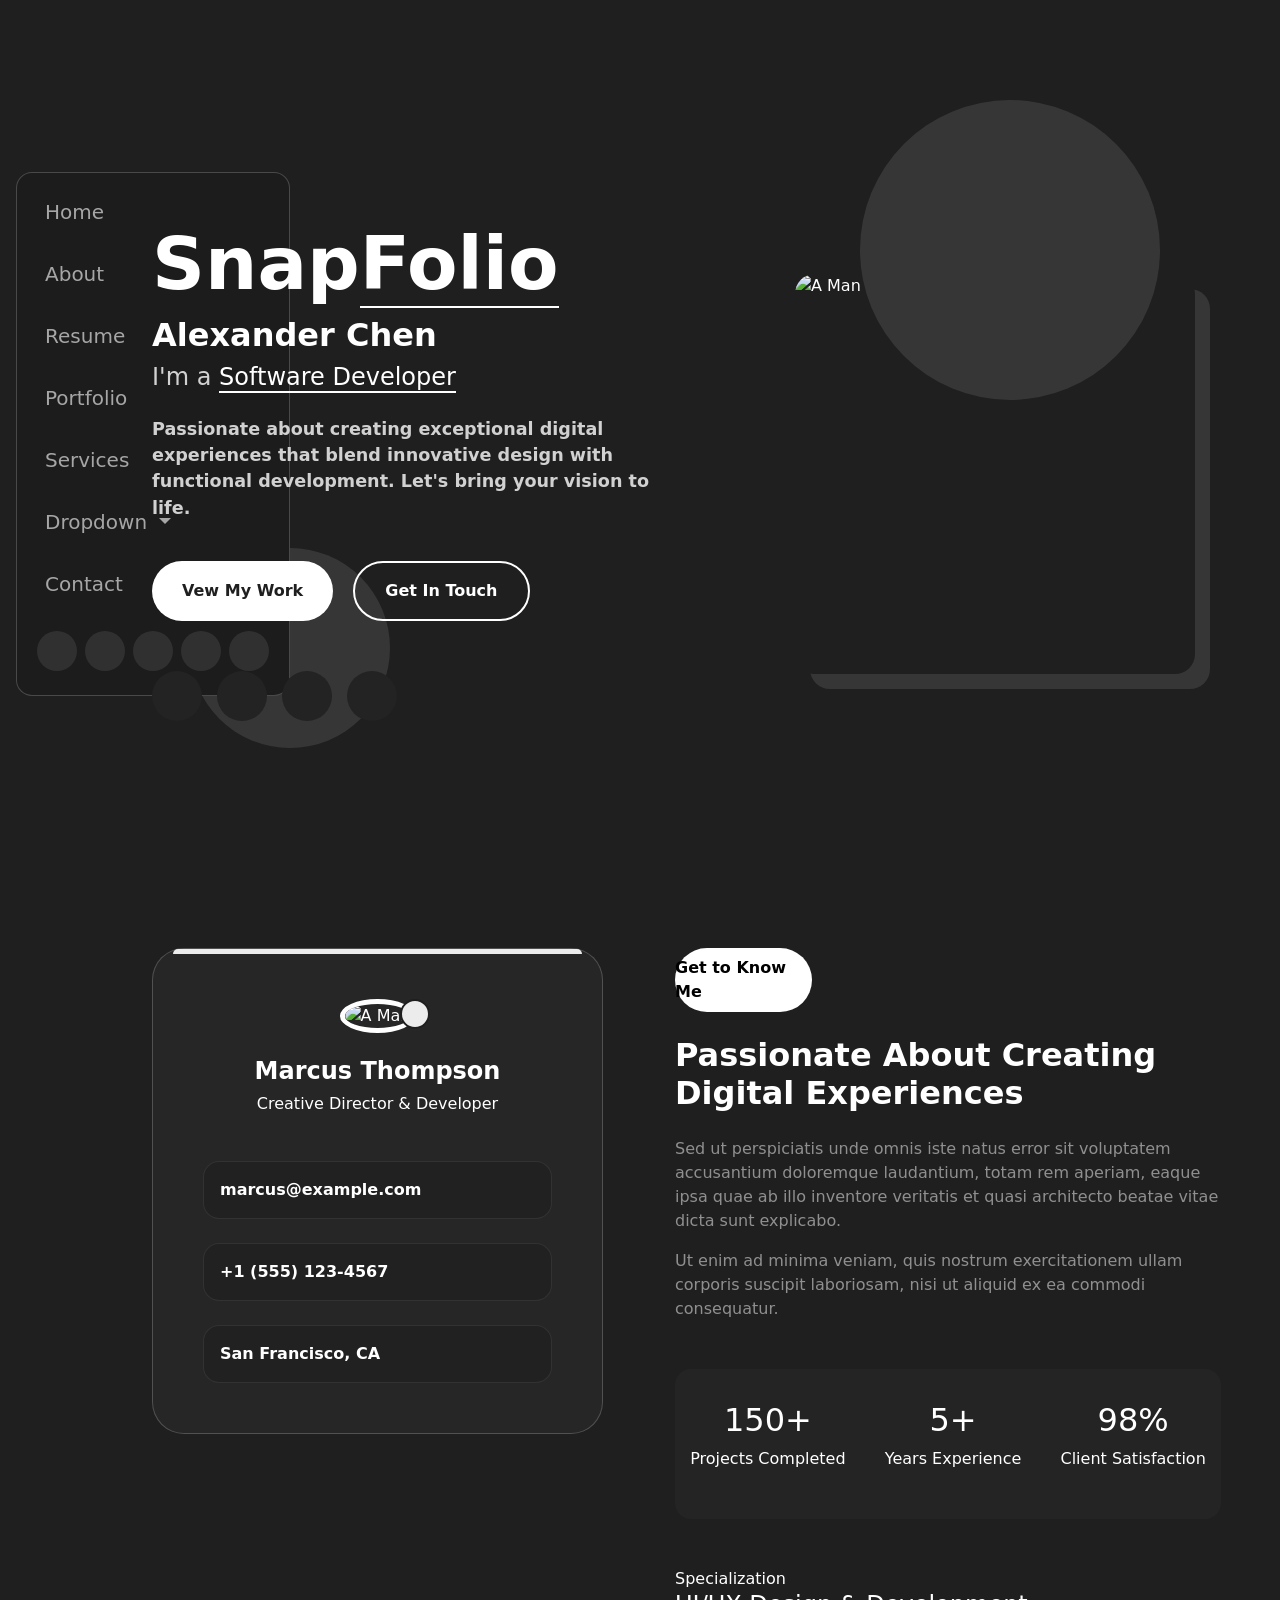
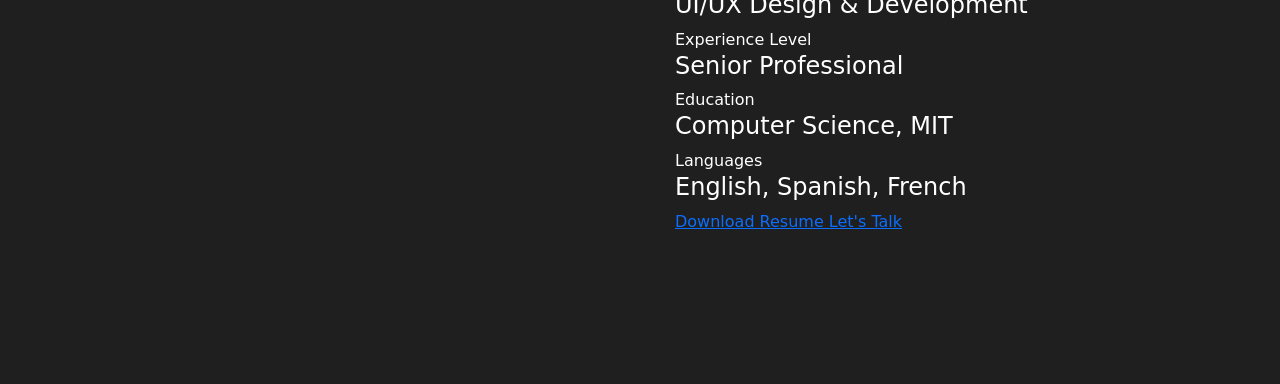
==== a. personal-portfolio-website/index.html @ ac5ca19c "To making about section" ====
<!DOCTYPE html>
<html lang="en">

<head>
    <meta charset="UTF-8">
    <meta name="viewport" content="width=device-width, initial-scale=1.0">
    <title>Personal Portfolio</title>

    <!-- Font Awesome CDN -->
    <link rel="stylesheet" href="https://cdnjs.cloudflare.com/ajax/libs/font-awesome/7.0.1/css/all.min.css">

    <!-- Google Fonts Links -->
    <link rel="preconnect" href="https://fonts.googleapis.com">
    <link rel="preconnect" href="https://fonts.gstatic.com" crossorigin>
    <link
        href="https://fonts.googleapis.com/css2?family=Ubuntu:ital,wght@0,300;0,400;0,500;0,700;1,300;1,400;1,500;1,700&display=swap"
        rel="stylesheet">
    <link
        href="https://fonts.googleapis.com/css2?family=Nunito+Sans:ital,opsz,wght@0,6..12,200..1000;1,6..12,200..1000&display=swap"
        rel="stylesheet">

    <!-- Bootstrap CSS CDN -->
    <link rel="stylesheet" href="https://cdn.jsdelivr.net/npm/bootstrap@5.3.8/dist/css/bootstrap.min.css">

    <!-- To link my CSS -->
    <link rel="stylesheet" href="style.css">
</head>

<body>
    <header>
        <nav class="navbar navbar-expand-lg position-fixed start-0 m-3 rounded-4 px-2 py-3 nav-background">
            <div class="container-fluid d-flex flex-column align-items-start d-grid gap-4">
                <!-- Toggle Bar when it small devices -->
                <button class="navbar-toggler" type="button" data-bs-toggle="collapse"
                    data-bs-target="#navbarSupportedContent" aria-controls="navbarSupportedContent"
                    aria-expanded="false" aria-label="Toggle navigation">
                    <span class="navbar-toggler-icon"></span>
                </button>

                <!-- Navbar Link -->
                <div class="collapse navbar-collapse nav-color" id="navbarSupportedContent">
                    <ul class="navbar-nav mb-2 mb-lg-0 d-flex flex-column fs-5 d-grid gap-3">
                        <li class="nav-item">
                            <a class="nav-link" aria-current="page" href="#">
                                <i class="fa-regular fa-house"></i>
                                Home
                            </a>
                        </li>
                        <li class="nav-item">
                            <a class="nav-link" aria-current="page" href="#">
                                <i class="fa-regular fa-user"></i>
                                About
                            </a>
                        </li>
                        <li class="nav-item">
                            <a class="nav-link" aria-current="page" href="#">
                                <i class="fa-regular fa-file"></i>
                                Resume
                            </a>
                        </li>
                        <li class="nav-item">
                            <a class="nav-link" aria-current="page" href="#">
                                <i class="fa-regular fa-image"></i>
                                Portfolio
                            </a>
                        </li>
                        <li class="nav-item">
                            <a class="nav-link" aria-current="page" href="#">
                                <i class="fa-regular fa-hard-drive"></i>
                                Services
                            </a>
                        </li>
                        <li class="nav-item dropdown">
                            <a class="nav-link dropdown-toggle" href="#" role="button" data-bs-toggle="dropdown"
                                aria-expanded="false">
                                <i class="fa-solid fa-bars"></i>
                                Dropdown
                            </a>
                            <ul class="dropdown-menu">
                                <li><a class="dropdown-item" href="#">Action</a></li>
                                <li><a class="dropdown-item" href="#">Another action</a></li>
                            </ul>
                        </li>
                        <li class="nav-item">
                            <a class="nav-link" aria-current="page" href="#">
                                <i class="fa-regular fa-envelope"></i>
                                Contact
                            </a>
                        </li>
                    </ul>
                </div>

                <!-- Navbar Icons Bar -->
                <div class="collapse navbar-collapse d-flex gap-2 fs-5 nav-i-c" id="navbarSupportedContent">
                    <a href="#x"><i class="fa-brands fa-x-twitter"></i></a>
                    <a href="#x"><i class="fa-brands fa-facebook"></i></a>
                    <a href="#x"><i class="fa-brands fa-instagram"></i></a>
                    <a href="#x"><i class="fa-brands fa-skype"></i></a>
                    <a href="#x"><i class="fa-brands fa-linkedin"></i></a>
                </div>
            </div>
        </nav>

        <!-- Header Container -->
        <section class="header-container">
            <div class="container me-0">
                <div class="row">
                    <!-- Header content section -->
                    <div class="col header-content">
                        <div class="background-circle"></div>
                        <h1>Snap<span class="underline">Folio</span></h1>
                        <h2 class="fw-bold">Alexander Chen</h2>
                        <h4 class="mb-4">I'm a <span class="color-w">Software Developer</span></h4>
                        <p class="fw-semibold pb-4">Passionate about creating exceptional digital experiences that blend
                            innovative design with functional development. Let's bring your vision to life.</p>
                        <a class="work-btn" href="#x">Vew My Work</a>
                        <a class="get-btn" href="#x">Get In Touch</a>
                        <div class="social-m">
                            <a href="#x"><i class="fa-brands fa-dribbble"></i></a>
                            <a href="#x"><i class="fa-brands fa-behance"></i></a>
                            <a href="#x"><i class="fa-brands fa-github"></i></a>
                            <a href="#x"><i class="fa-brands fa-linkedin"></i></a>
                        </div>
                    </div>

                    <!-- Header images section -->
                    <div class="col header-image">
                        <div class="background-circle2"></div>
                        <img src="assets/images/profile.png" alt="A Man">
                    </div>
                </div>
            </div>
        </section>
    </header>

    <main>
        <!-- About Section -->
        <section class="about-section">
            <div class="container me-0">
                <div class="row d-flex gap-5">
                    <!-- Left container of about section -->
                    <div class="col-5 about-left">
                        <div class="a-l-content rounded-5 position-relative">
                            <div class="a-l-profile text-center">
                                <!-- Image -->
                                <div class="img position-relative">
                                    <img class="rounded-circle border border-white border-5"
                                        src="assets/images/profile-2.png" alt="A Man">
                                    <i class="fa-solid fa-circle-check"></i>
                                </div>
                                <h2 class="fs-4 fw-bold mt-4">Marcus Thompson</h2>
                                <h4 class="fs-6">Creative Director & Developer</h4>
                            </div>

                            <!-- About Cards -->
                            <div class="about-cards d-flex flex-column gap-4 mt-5">
                                <div class="cards px-3 py-3 rounded-4 fw-semibold">
                                    <a class="text-decoration-none text-white" href="mailto:marcus@example.com">
                                        <i class="fa-solid fa-envelope"></i>
                                        marcus@example.com
                                    </a>
                                </div>

                                <div class="cards px-3 py-3 rounded-4 fw-semibold">
                                    <a class="text-decoration-none text-white" href="tel:+15551234567">
                                        <i class="fa-solid fa-phone"></i>
                                        +1 (555) 123-4567
                                    </a>
                                </div>

                                <div class="cards px-3 py-3 rounded-4 fw-semibold">
                                    <a class="text-decoration-none text-white" href="#x">
                                        <i class="fa-solid fa-location-dot"></i>
                                        San Francisco, CA
                                    </a>
                                </div>
                            </div>
                        </div>
                    </div>

                    <!-- Right container of about section -->
                    <div class="col-6">
                        <div class="short-intro text-black bg-white w-25 d-flex justify-content-center py-2 fw-bold rounded-5">
                            Get to Know Me
                        </div>
                        <h2 class="my-4 fs-2 fw-bold">Passionate About Creating Digital Experiences</h2>
                        <p class="text-white-50">Sed ut perspiciatis unde omnis iste natus error sit voluptatem accusantium doloremque
                            laudantium, totam rem aperiam, eaque ipsa quae ab illo inventore veritatis et quasi
                            architecto beatae vitae dicta sunt explicabo.</p>
                        <p class="text-white-50">Ut enim ad minima veniam, quis nostrum exercitationem ullam corporis suscipit laboriosam,
                            nisi ut aliquid ex ea commodi consequatur.</p>

                        <!-- Projects + Years + Client -->
                        <div class="pyc-container d-flex gap-4 justify-content-evenly align-items-center my-5 text-center rounded-4">
                            <div class="pyc-content">
                                <h2>150+</h2>
                                <p>Projects Completed</p>
                            </div>
                            <div class="pyc-content">
                                <h2>5+</h2>
                                <p>Years Experience</p>
                            </div>
                            <div class="pyc-content">
                                <h2>98%</h2>
                                <p>Client Satisfaction</p>
                            </div>
                        </div>

                        <!-- Specialization + Experience + Education + Languages -->
                        <div class="seel-container">
                            <div class="seel-content">
                                <span>Specialization</span>
                                <h4>UI/UX Design & Development</h4>
                            </div>
                            <div class="seel-content">
                                <span>Experience Level</span>
                                <h4>Senior Professional</h4>
                            </div>
                            <div class="seel-content">
                                <span>Education</span>
                                <h4>Computer Science, MIT</h4>
                            </div>
                            <div class="seel-content">
                                <span>Languages</span>
                                <h4>English, Spanish, French</h4>
                            </div>
                        </div>

                        <a href="#x">
                            <i class="fa-solid fa-arrow-down"></i>
                            Download Resume
                        </a>
                        <a href="#x">
                            <i class="fa-regular fa-message"></i>
                            Let's Talk
                        </a>
                    </div>
                </div>
            </div>
        </section>
    </main>

    <!-- Bootstrap JS CDN -->
    <script src="https://cdn.jsdelivr.net/npm/bootstrap@5.3.8/dist/js/bootstrap.bundle.min.js"></script>
</body>

</html>
---- a. personal-portfolio-website/style.css ----
:root {
    --white-color: #ffffff;
    --gray-color: #d1d1d1;
    --gray-color2: #a6a6a6;
    --gray-color3: #ececec;
    --dark-color: #1f1f1f;
    --dark-color2: #1c1c1c;
    --dark-color3: #232323;
    --dark-color4: #262626;
    --dark-color5: #212121;
    --border-color: #ffffff32;
    --heading-font: "Ubuntu", sans-serif;
    --sub-font: "Nunito Sans", sans-serif;
    --animation: all ease-in .3s;
    --animation2: all ease .3s;
}

body {
    background-color: var(--dark-color);
    color: var(--white-color);
}

/* Navbar */
.nav-background {
    background-color: var(--dark-color2);
    border: 1px solid var(--border-color);
    bottom: 50%;
    transform: translateY(50%);
}

/* Navbar Link */
.nav-color a {
    color: var(--gray-color2);
    transition: var(--animation);
}

.nav-color a:hover {
    color: var(--white-color);
}

/* Navbar Icons Bar */
.nav-i-c a i {
    color: var(--white-color);
    background-color: #303030;
    width: 40px;
    height: 40px;
    display: inline-flex;
    justify-content: center;
    align-items: center;
    border-radius: 50px;
    transition: var(--animation);
}

.nav-i-c a i:hover {
    color: #303030;
    background-color: var(--white-color);
}

/* Header Container */
.header-container {
    margin: 220px auto;
}

/* Header content section */
.header-content {
    position: relative;
}

.header-content .background-circle {
    position: absolute;
    background-color: #ececec1d;
    width: 200px;
    height: 200px;
    border-radius: 100px;
    bottom: -20px;
    left: 50px;
    z-index: -1;
    animation: topDown 4s linear infinite alternate;
}

.header-content h1 {
    font-size: 4.6rem;
    font-weight: 700;
}

.header-content h1 .underline {
    border-bottom: 2px solid var(--white-color);
}

.header-content h4 {
    color: var(--gray-color);
}

.header-content h4 .color-w {
    color: var(--white-color);
    border-bottom: 2px solid var(--white-color);
}

.header-content p {
    width: 500px;
    font-size: 1.1rem;
    color: var(--gray-color);
}

.header-content .work-btn {
    color: var(--dark-color);
    background-color: var(--white-color);
    text-decoration: none;
    padding: 18px 30px;
    border-radius: 50px;
    font-weight: 700;
    margin-bottom: 100px;
    display: inline-block;
    transition: var(--animation2);
}

.header-content .work-btn:hover {
    transform: translateY(-5px);
    box-shadow: 1px 10px 20px var(--border-color);
}

.header-content .get-btn {
    color: var(--white-color);
    text-decoration: none;
    padding: 16px 30px;
    border: 2px solid var(--white-color);
    border-radius: 50px;
    font-weight: 700;
    margin-left: 15px;
    display: inline-block;
    transition: var(--animation2);
}

.header-content .get-btn:hover {
    transform: translateY(-5px);
    background-color: var(--white-color);
    color: var(--dark-color);
}

.header-content .social-m {
    margin-top: -50px;
    display: flex;
    gap: 15px;
}

.header-content .social-m a i {
    background-color: var(--dark-color3);
    color: var(--gray-color2);
    font-size: 1.5rem;
    border-radius: 50px;
    display: inline-flex;
    justify-content: center;
    align-items: center;
    width: 50px;
    height: 50px;
    transition: var(--animation2);
}

.header-content .social-m a i:hover {
    background-color: var(--white-color);
    color: var(--dark-color);
    transform: translateY(-5px);
    box-shadow: 1px 10px 20px var(--border-color);
}

/* Header images section */
.header-image {
    display: flex;
    justify-content: center;
    align-items: center;
    position: relative;
}

.header-image .background-circle2 {
    position: absolute;
    background-color: #ececec1d;
    width: 300px;
    height: 300px;
    border-radius: 100%;
    top: -120px;
    right: 120px;
    z-index: -1;
    animation: topDown2 4s linear infinite alternate 1s;
}

.header-image img {
    width: 400px;
    aspect-ratio: 2/2;
    object-fit: cover;
    border-radius: 20px;
    box-shadow: 15px 15px 0 #ececec1d;
}

/* About Section */
.about-section {
    margin: 150px auto;
}

/* Left container of about section */
.about-left .a-l-content {
    background-color: var(--dark-color4);
    padding: 50px;
    border: 1px solid var(--border-color);
}

.about-left .a-l-content::before {
    content: "";
    position: absolute;
    top: 0;
    left: 20px;
    right: 20px;
    height: 5px;
    background-color: var(--gray-color3);
    border-radius: 20px 20px 0 0;
}

/* Image */
.a-l-profile .img img {
    width: 150px;
}

.a-l-profile .img i {
    color: var(--dark-color);
    background-color: var(--gray-color3);
    font-size: .9rem;
    width: 30px;
    height: 30px;
    display: flex;
    justify-content: center;
    align-items: center;
    border: 2px solid var(--dark-color);
    border-radius: 50%;
    position: absolute;
    bottom: 12%;
    right: 35%;
}

/* About Cards */
.about-cards .cards {
    background-color: var(--dark-color5);
    border: 1px solid #ffffff14;
    transition: var(--animation2);
}

.about-cards .cards:hover {
    transform: translateY(-5px);
    box-shadow: 1px 10px 20px var(--border-color);
    cursor: pointer;
    background-color: var(--gray-color3);
}

.about-cards .cards:hover a {
    color: var(--dark-color2) !important;
}

/* Projects + Years + Client */
.pyc-container {
    background-color: #242424;
    height: 150px;
}














/* CSS Animation */
@keyframes topDown {
    0% {
        bottom: 0;
    }

    50% {
        bottom: -20px;
    }

    100% {
        bottom: 0;
    }
}

@keyframes topDown2 {
    0% {
        top: -120px;
    }

    50% {
        top: -150px;
    }

    100% {
        top: -120px;
    }
}
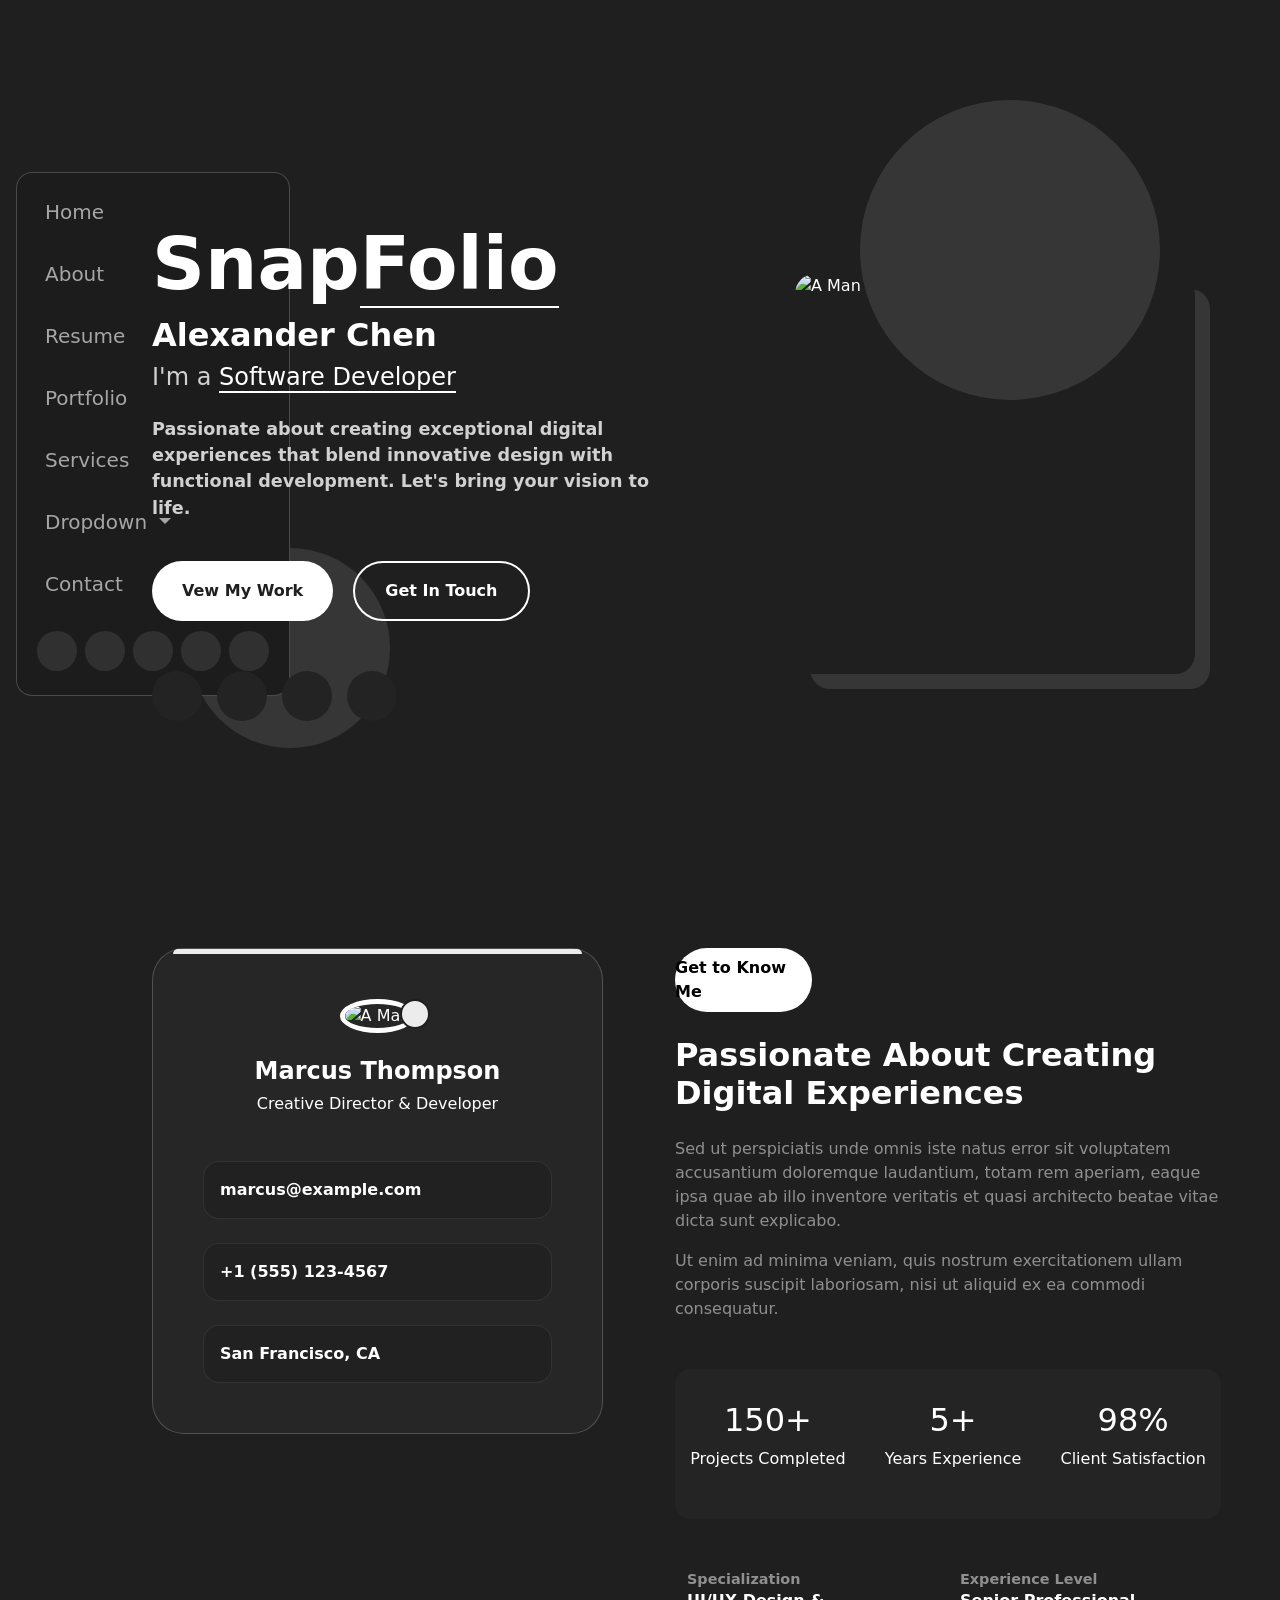
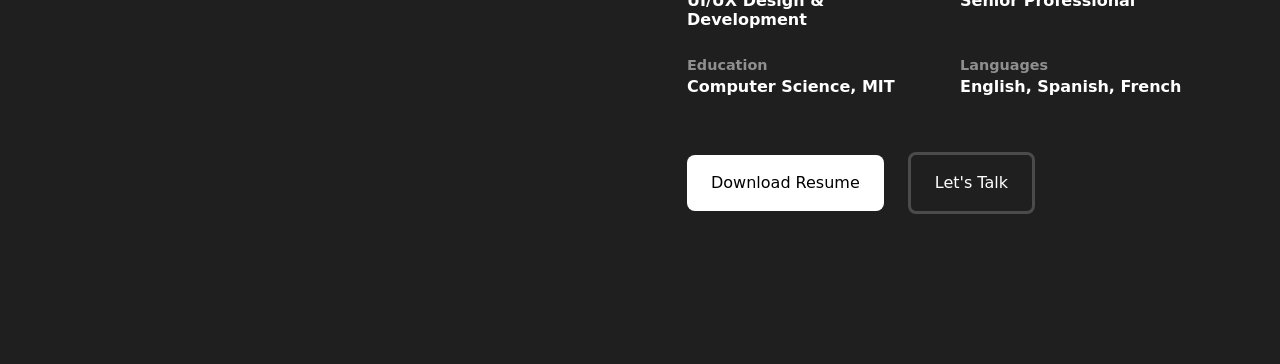
==== commit 178f5782: "To developed about section" ====
--- a/a. personal-portfolio-website/index.html
+++ b/a. personal-portfolio-website/index.html
@@ -180,60 +180,69 @@
 
                     <!-- Right container of about section -->
                     <div class="col-6">
-                        <div class="short-intro text-black bg-white w-25 d-flex justify-content-center py-2 fw-bold rounded-5">
+                        <div
+                            class="short-intro text-black bg-white w-25 d-flex justify-content-center py-2 fw-bold rounded-5">
                             Get to Know Me
                         </div>
                         <h2 class="my-4 fs-2 fw-bold">Passionate About Creating Digital Experiences</h2>
-                        <p class="text-white-50">Sed ut perspiciatis unde omnis iste natus error sit voluptatem accusantium doloremque
+                        <p class="text-white-50">Sed ut perspiciatis unde omnis iste natus error sit voluptatem
+                            accusantium doloremque
                             laudantium, totam rem aperiam, eaque ipsa quae ab illo inventore veritatis et quasi
                             architecto beatae vitae dicta sunt explicabo.</p>
-                        <p class="text-white-50">Ut enim ad minima veniam, quis nostrum exercitationem ullam corporis suscipit laboriosam,
+                        <p class="text-white-50">Ut enim ad minima veniam, quis nostrum exercitationem ullam corporis
+                            suscipit laboriosam,
                             nisi ut aliquid ex ea commodi consequatur.</p>
 
                         <!-- Projects + Years + Client -->
-                        <div class="pyc-container d-flex gap-4 justify-content-evenly align-items-center my-5 text-center rounded-4">
-                            <div class="pyc-content">
+                        <div
+                            class="pyc-container d-flex gap-4 justify-content-evenly align-items-center my-5 text-center rounded-4">
+                            <div>
                                 <h2>150+</h2>
                                 <p>Projects Completed</p>
                             </div>
-                            <div class="pyc-content">
+                            <div>
                                 <h2>5+</h2>
                                 <p>Years Experience</p>
                             </div>
-                            <div class="pyc-content">
+                            <div>
                                 <h2>98%</h2>
                                 <p>Client Satisfaction</p>
                             </div>
                         </div>
 
                         <!-- Specialization + Experience + Education + Languages -->
-                        <div class="seel-container">
-                            <div class="seel-content">
-                                <span>Specialization</span>
-                                <h4>UI/UX Design & Development</h4>
-                            </div>
-                            <div class="seel-content">
-                                <span>Experience Level</span>
-                                <h4>Senior Professional</h4>
-                            </div>
-                            <div class="seel-content">
-                                <span>Education</span>
-                                <h4>Computer Science, MIT</h4>
-                            </div>
-                            <div class="seel-content">
-                                <span>Languages</span>
-                                <h4>English, Spanish, French</h4>
-                            </div>
-                        </div>
-
-                        <a href="#x">
-                            <i class="fa-solid fa-arrow-down"></i>
-                            Download Resume
-                        </a>
-                        <a href="#x">
-                            <i class="fa-regular fa-message"></i>
-                            Let's Talk
-                        </a>
+                        <div class="container">
+                            <div class="row mb-4 gy-3">
+                                <div class="seel-content col-lg-6 col-sm-12">
+                                    <span class="text-white-50 fw-semibold">Specialization</span>
+                                    <h4 class="fs-6 fw-bold">UI/UX Design & Development</h4>
+                                </div>
+                                <div class="seel-content col-lg-6 col-sm-12">
+                                    <span class="text-white-50 fw-semibold">Experience Level</span>
+                                    <h4 class="fs-6 fw-bold">Senior Professional</h4>
+                                </div>
+                                <div class="seel-content col-lg-6 col-sm-12">
+                                    <span class="text-white-50 fw-semibold">Education</span>
+                                    <h4 class="fs-6 fw-bold">Computer Science, MIT</h4>
+                                </div>
+                                <div class="seel-content col-lg-6 col-sm-12">
+                                    <span class="text-white-50 fw-semibold">Languages</span>
+                                    <h4 class="fs-6 fw-bold">English, Spanish, French</h4>
+                                </div>
+                            </div>
+
+                            <!-- About section links bar -->
+                            <div class="mt-5 d-flex gap-4 align-items-center">
+                                <a href="#x" class="about-btn1 bg-white text-black text-decoration-none px-4 py-3 rounded-3">
+                                    <i class="fa-solid fa-arrow-down"></i>
+                                    Download Resume
+                                </a>
+                                <a href="#x" class="about-btn2 bg-transparent text-white text-decoration-none rounded-3 px-4 py-3">
+                                    <i class="fa-regular fa-message"></i>
+                                    Let's Talk
+                                </a>
+                            </div>
+                        </div>
                     </div>
                 </div>
             </div>
--- a/a. personal-portfolio-website/style.css
+++ b/a. personal-portfolio-website/style.css
@@ -259,6 +259,32 @@
     height: 150px;
 }
 
+/* Specialization + Experience + Education + Languages */
+.seel-content span {
+    font-size: .9rem;
+}
+
+/* About section links bar */
+.about-btn1 {
+    transition: var(--animation2);
+}
+
+.about-btn1:hover {
+    background-color: var(--gray-color) !important;
+    box-shadow: 0 10px 20px var(--gray-color);
+    transform: translateY(-3px);
+}
+
+.about-btn2 {
+    border: 3px solid var(--border-color);
+    transition: var(--animation2);
+}
+
+.about-btn2:hover {
+    border: 3px solid var(--white-color);
+    transform: translateY(-3px);
+}
+
 
 
 
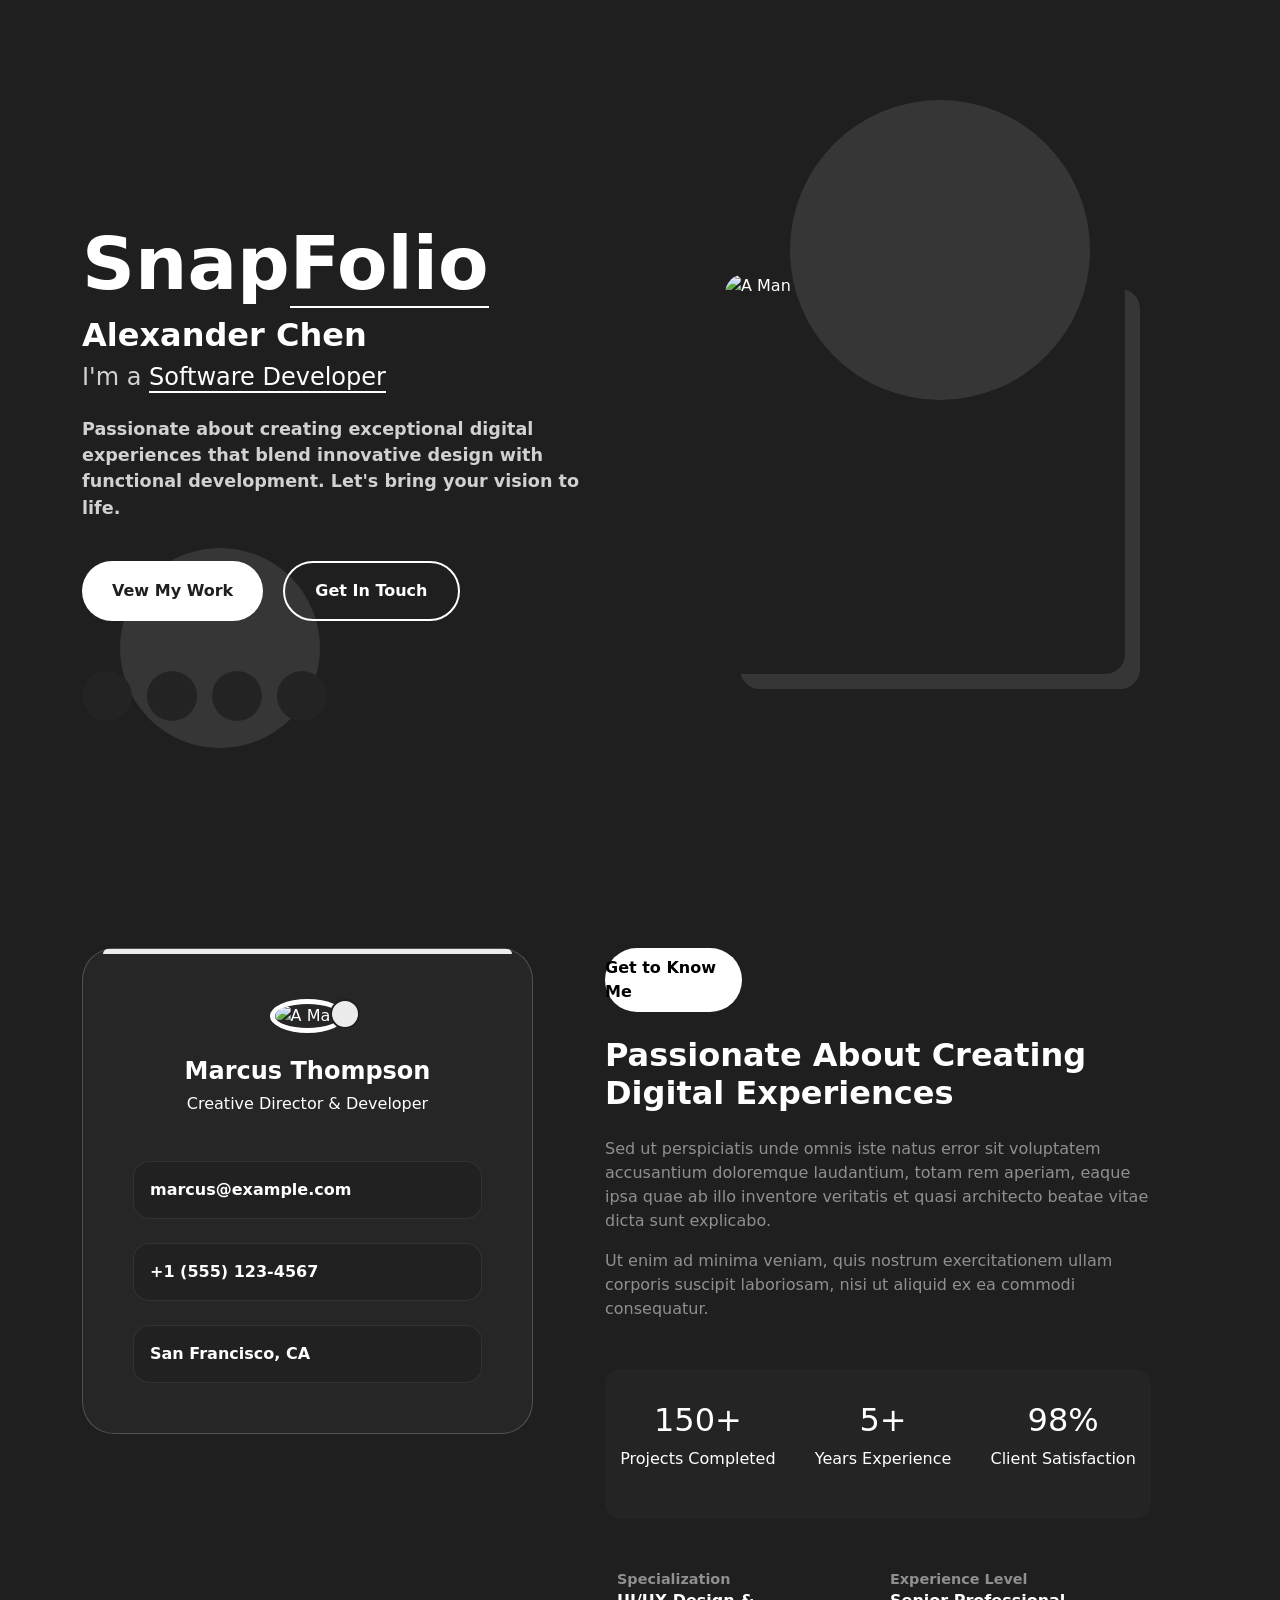
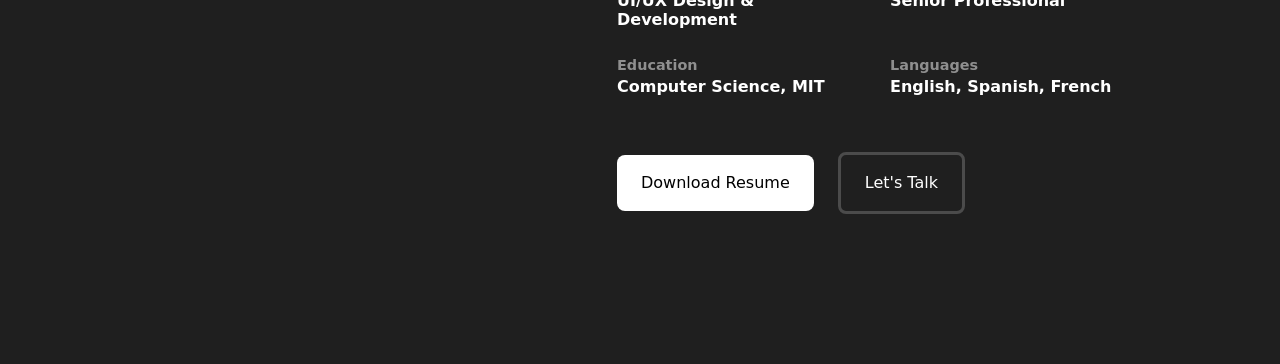
==== commit fc152d8b: "To remove navbar" ====
--- a/a. personal-portfolio-website/index.html
+++ b/a. personal-portfolio-website/index.html
@@ -28,82 +28,9 @@
 
 <body>
     <header>
-        <nav class="navbar navbar-expand-lg position-fixed start-0 m-3 rounded-4 px-2 py-3 nav-background">
-            <div class="container-fluid d-flex flex-column align-items-start d-grid gap-4">
-                <!-- Toggle Bar when it small devices -->
-                <button class="navbar-toggler" type="button" data-bs-toggle="collapse"
-                    data-bs-target="#navbarSupportedContent" aria-controls="navbarSupportedContent"
-                    aria-expanded="false" aria-label="Toggle navigation">
-                    <span class="navbar-toggler-icon"></span>
-                </button>
-
-                <!-- Navbar Link -->
-                <div class="collapse navbar-collapse nav-color" id="navbarSupportedContent">
-                    <ul class="navbar-nav mb-2 mb-lg-0 d-flex flex-column fs-5 d-grid gap-3">
-                        <li class="nav-item">
-                            <a class="nav-link" aria-current="page" href="#">
-                                <i class="fa-regular fa-house"></i>
-                                Home
-                            </a>
-                        </li>
-                        <li class="nav-item">
-                            <a class="nav-link" aria-current="page" href="#">
-                                <i class="fa-regular fa-user"></i>
-                                About
-                            </a>
-                        </li>
-                        <li class="nav-item">
-                            <a class="nav-link" aria-current="page" href="#">
-                                <i class="fa-regular fa-file"></i>
-                                Resume
-                            </a>
-                        </li>
-                        <li class="nav-item">
-                            <a class="nav-link" aria-current="page" href="#">
-                                <i class="fa-regular fa-image"></i>
-                                Portfolio
-                            </a>
-                        </li>
-                        <li class="nav-item">
-                            <a class="nav-link" aria-current="page" href="#">
-                                <i class="fa-regular fa-hard-drive"></i>
-                                Services
-                            </a>
-                        </li>
-                        <li class="nav-item dropdown">
-                            <a class="nav-link dropdown-toggle" href="#" role="button" data-bs-toggle="dropdown"
-                                aria-expanded="false">
-                                <i class="fa-solid fa-bars"></i>
-                                Dropdown
-                            </a>
-                            <ul class="dropdown-menu">
-                                <li><a class="dropdown-item" href="#">Action</a></li>
-                                <li><a class="dropdown-item" href="#">Another action</a></li>
-                            </ul>
-                        </li>
-                        <li class="nav-item">
-                            <a class="nav-link" aria-current="page" href="#">
-                                <i class="fa-regular fa-envelope"></i>
-                                Contact
-                            </a>
-                        </li>
-                    </ul>
-                </div>
-
-                <!-- Navbar Icons Bar -->
-                <div class="collapse navbar-collapse d-flex gap-2 fs-5 nav-i-c" id="navbarSupportedContent">
-                    <a href="#x"><i class="fa-brands fa-x-twitter"></i></a>
-                    <a href="#x"><i class="fa-brands fa-facebook"></i></a>
-                    <a href="#x"><i class="fa-brands fa-instagram"></i></a>
-                    <a href="#x"><i class="fa-brands fa-skype"></i></a>
-                    <a href="#x"><i class="fa-brands fa-linkedin"></i></a>
-                </div>
-            </div>
-        </nav>
-
         <!-- Header Container -->
         <section class="header-container">
-            <div class="container me-0">
+            <div class="container">
                 <div class="row">
                     <!-- Header content section -->
                     <div class="col header-content">
@@ -136,10 +63,10 @@
     <main>
         <!-- About Section -->
         <section class="about-section">
-            <div class="container me-0">
+            <div class="container">
                 <div class="row d-flex gap-5">
                     <!-- Left container of about section -->
-                    <div class="col-5 about-left">
+                    <div class="col col-5 about-left">
                         <div class="a-l-content rounded-5 position-relative">
                             <div class="a-l-profile text-center">
                                 <!-- Image -->
@@ -179,7 +106,7 @@
                     </div>
 
                     <!-- Right container of about section -->
-                    <div class="col-6">
+                    <div class="col col-6">
                         <div
                             class="short-intro text-black bg-white w-25 d-flex justify-content-center py-2 fw-bold rounded-5">
                             Get to Know Me
--- a/a. personal-portfolio-website/style.css
+++ b/a. personal-portfolio-website/style.css
@@ -20,42 +20,6 @@
     color: var(--white-color);
 }
 
-/* Navbar */
-.nav-background {
-    background-color: var(--dark-color2);
-    border: 1px solid var(--border-color);
-    bottom: 50%;
-    transform: translateY(50%);
-}
-
-/* Navbar Link */
-.nav-color a {
-    color: var(--gray-color2);
-    transition: var(--animation);
-}
-
-.nav-color a:hover {
-    color: var(--white-color);
-}
-
-/* Navbar Icons Bar */
-.nav-i-c a i {
-    color: var(--white-color);
-    background-color: #303030;
-    width: 40px;
-    height: 40px;
-    display: inline-flex;
-    justify-content: center;
-    align-items: center;
-    border-radius: 50px;
-    transition: var(--animation);
-}
-
-.nav-i-c a i:hover {
-    color: #303030;
-    background-color: var(--white-color);
-}
-
 /* Header Container */
 .header-container {
     margin: 220px auto;
@@ -289,15 +253,6 @@
 
 
 
-
-
-
-
-
-
-
-
-
 /* CSS Animation */
 @keyframes topDown {
     0% {
@@ -325,4 +280,10 @@
     100% {
         top: -120px;
     }
-}+}
+
+
+
+
+
+/* Responsive Design */
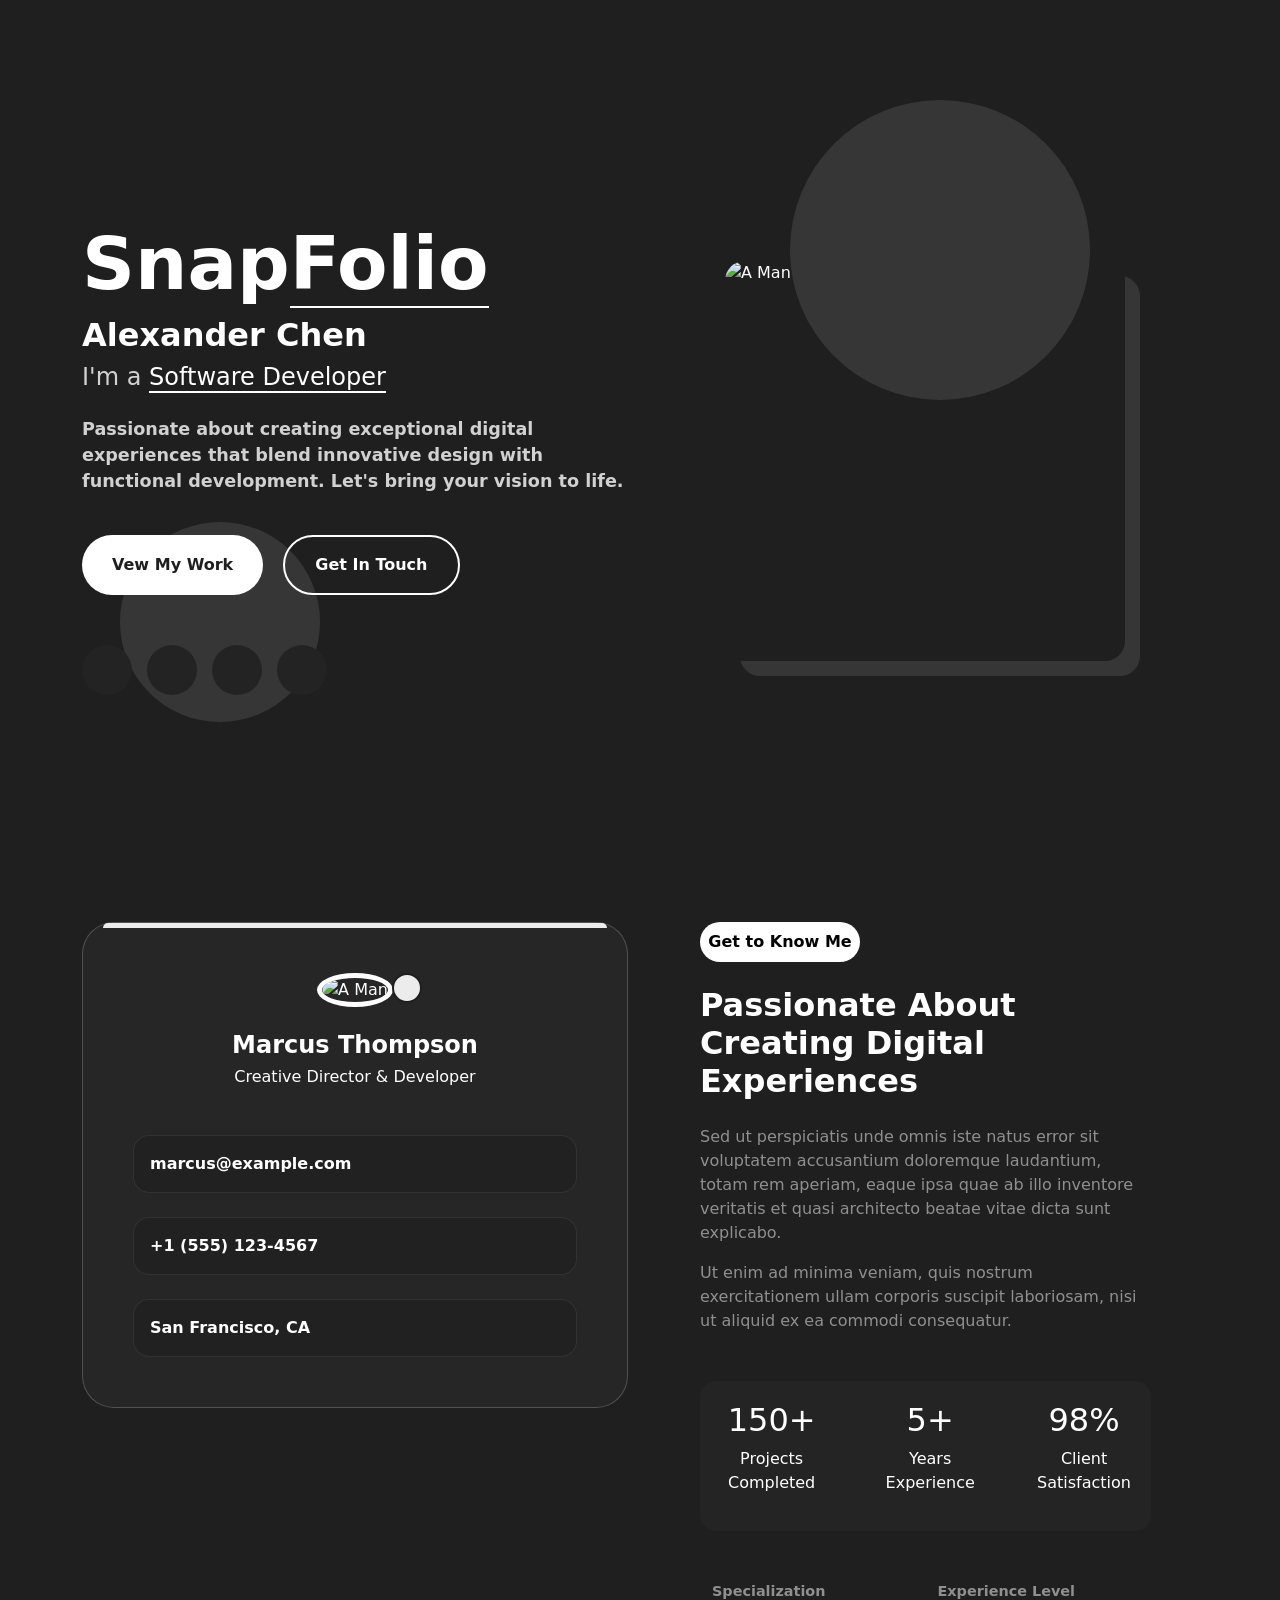
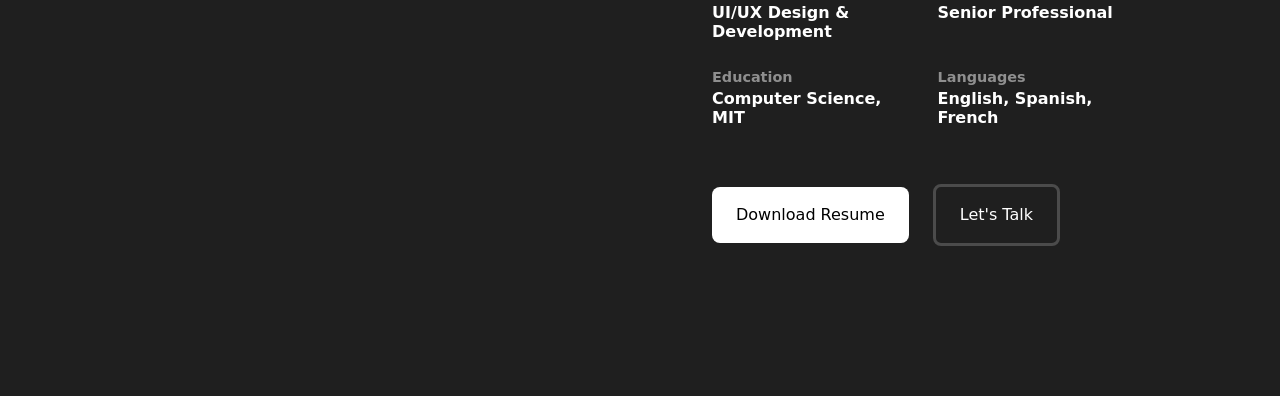
==== commit d4c243b2: "To developed done responsive design" ====
--- a/a. personal-portfolio-website/index.html
+++ b/a. personal-portfolio-website/index.html
@@ -38,7 +38,7 @@
                         <h1>Snap<span class="underline">Folio</span></h1>
                         <h2 class="fw-bold">Alexander Chen</h2>
                         <h4 class="mb-4">I'm a <span class="color-w">Software Developer</span></h4>
-                        <p class="fw-semibold pb-4">Passionate about creating exceptional digital experiences that blend
+                        <p class="fw-semibold pb-4 w-100">Passionate about creating exceptional digital experiences that blend
                             innovative design with functional development. Let's bring your vision to life.</p>
                         <a class="work-btn" href="#x">Vew My Work</a>
                         <a class="get-btn" href="#x">Get In Touch</a>
@@ -66,7 +66,7 @@
             <div class="container">
                 <div class="row d-flex gap-5">
                     <!-- Left container of about section -->
-                    <div class="col col-5 about-left">
+                    <div class="col-lg-6 col-md-12 about-left">
                         <div class="a-l-content rounded-5 position-relative">
                             <div class="a-l-profile text-center">
                                 <!-- Image -->
@@ -106,9 +106,9 @@
                     </div>
 
                     <!-- Right container of about section -->
-                    <div class="col col-6">
+                    <div class="col-lg-5 col-md-12">
                         <div
-                            class="short-intro text-black bg-white w-25 d-flex justify-content-center py-2 fw-bold rounded-5">
+                            class="short-intro text-black bg-white d-flex justify-content-center py-2 fw-bold rounded-5">
                             Get to Know Me
                         </div>
                         <h2 class="my-4 fs-2 fw-bold">Passionate About Creating Digital Experiences</h2>
@@ -159,7 +159,7 @@
                             </div>
 
                             <!-- About section links bar -->
-                            <div class="mt-5 d-flex gap-4 align-items-center">
+                            <div class="abs-link mt-5 d-flex gap-4 align-items-center flex-xl-row flex-lg-row">
                                 <a href="#x" class="about-btn1 bg-white text-black text-decoration-none px-4 py-3 rounded-3">
                                     <i class="fa-solid fa-arrow-down"></i>
                                     Download Resume
--- a/a. personal-portfolio-website/style.css
+++ b/a. personal-portfolio-website/style.css
@@ -217,6 +217,11 @@
     color: var(--dark-color2) !important;
 }
 
+/* Right container of about section */
+.short-intro {
+    width: 160px;
+}
+
 /* Projects + Years + Client */
 .pyc-container {
     background-color: #242424;
@@ -286,4 +291,28 @@
 
 
 
-/* Responsive Design */+/* Responsive Design */
+@media screen and (max-width: 992px) {
+    .header-container {
+        margin: 100px auto 300px;
+    }
+
+    .header-content {
+        margin-bottom: 180px;
+    }
+}
+
+@media screen and (max-width: 576px) {
+    .pyc-container {
+        flex-direction: column;
+        height: 400px;
+    }
+
+    .abs-link {
+        flex-direction: column;
+    }
+
+    .header-image img {
+        width: 300px;
+    }
+}
